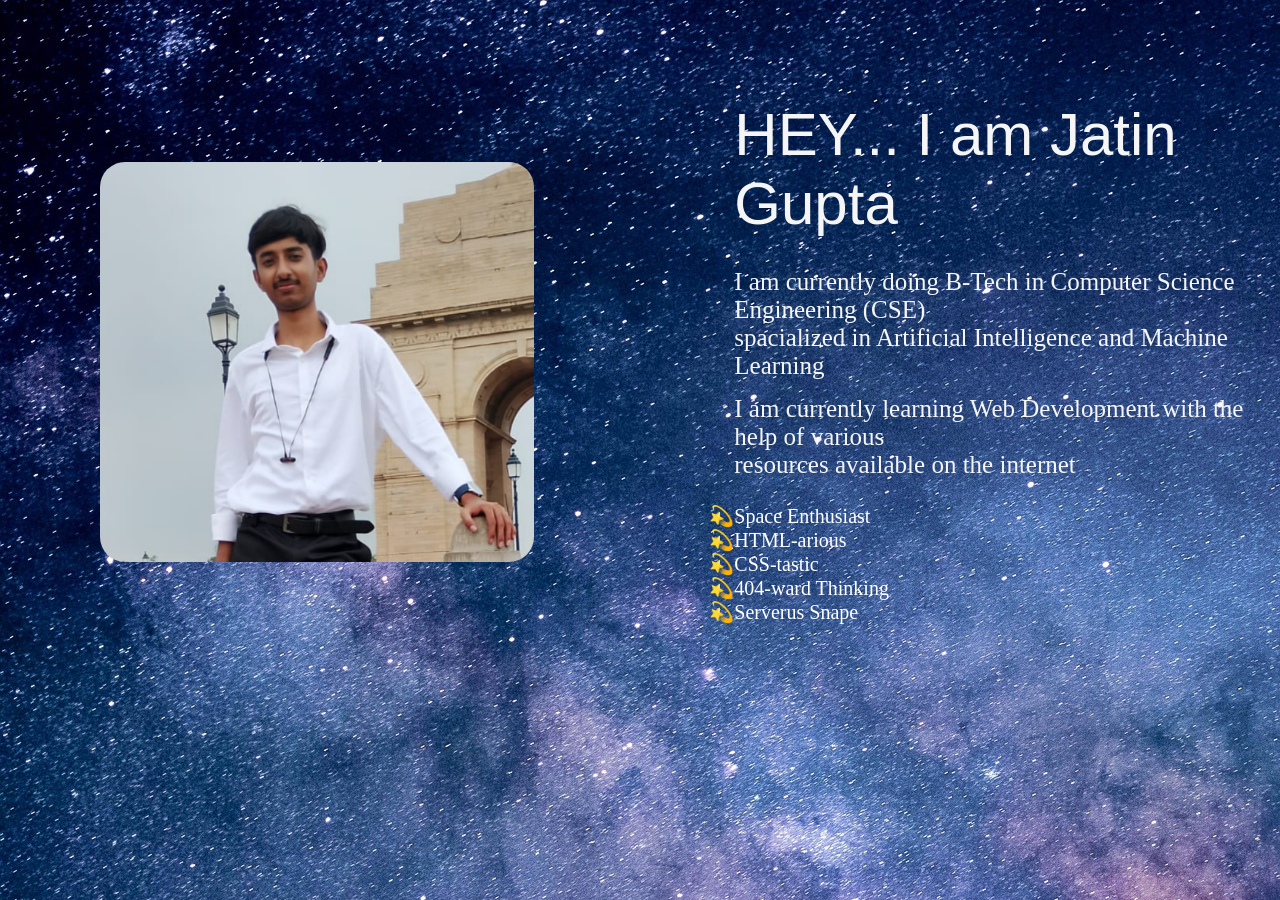
==== WEBSITE/ABOUT_ME/index.html @ 42b370b2 "Changes in index.css" ====
<!DOCTYPE html>
<html lang="en">

<head>
    <meta charset="UTF-8">
    <meta name="viewport" content="width=device-width, initial-scale=1.0">
    <title>About Me</title>
    <link rel="stylesheet" href="style.css">
</head>

<body>
    <div class="me">
        <img width="450px" height="400px" src="images/Screenshot 2026-03-06 084102.png">
        <div class="about">
            <div class="name">HEY... I am Jatin Gupta</div>
            <span>I am currently doing B-Tech in Computer Science Engineering (CSE) <br> spacialized in Artificial
                Intelligence and Machine Learning</span>
            <p>I am currently learning Web Development with the help of various <br> resources available on the internet
            </p>
            <ol>
                <li>Space Enthusiast</li>
                <li>HTML-arious</li>
                <li>CSS-tastic</li>
                <li>404-ward Thinking</li>
                <li>Serverus Snape</li>
            </ol>
        </div>
    </div>
</body>

</html>
---- WEBSITE/ABOUT_ME/style.css ----
* {
    margin: 0px;
    padding: 0px;
}

html {
    background-image: url(images/pexels-astronomy-1867616_1920.jpg);
}

img {
    border-radius: 25px;
    margin-top: 100px;
    margin-left: 100px;
}

.me {
    display: flex;
    flex-direction: row;
    align-items: center;
    justify-content: center;
    gap: 200px;
}

.name {
    font-size: 60px;
    color: whitesmoke;
    font-family: 900;
    font-family: 'Gill Sans', 'Gill Sans MT', Calibri, 'Trebuchet MS', sans-serif;
}

.about {
    display: flex;
    flex-direction: column;
    align-items: flex-start;
    justify-content: flex-start;
    margin-top: 100px;
}

span {
    font-size: 25px;
    color: whitesmoke;
    padding-top: 30px;
}

p {
    font-size: 25px;
    color: whitesmoke;
    padding-top: 15px;
}

ol {
    font-size: 20px;
    color: white;
    list-style-type: "💫";
    padding-top: 25px;
}
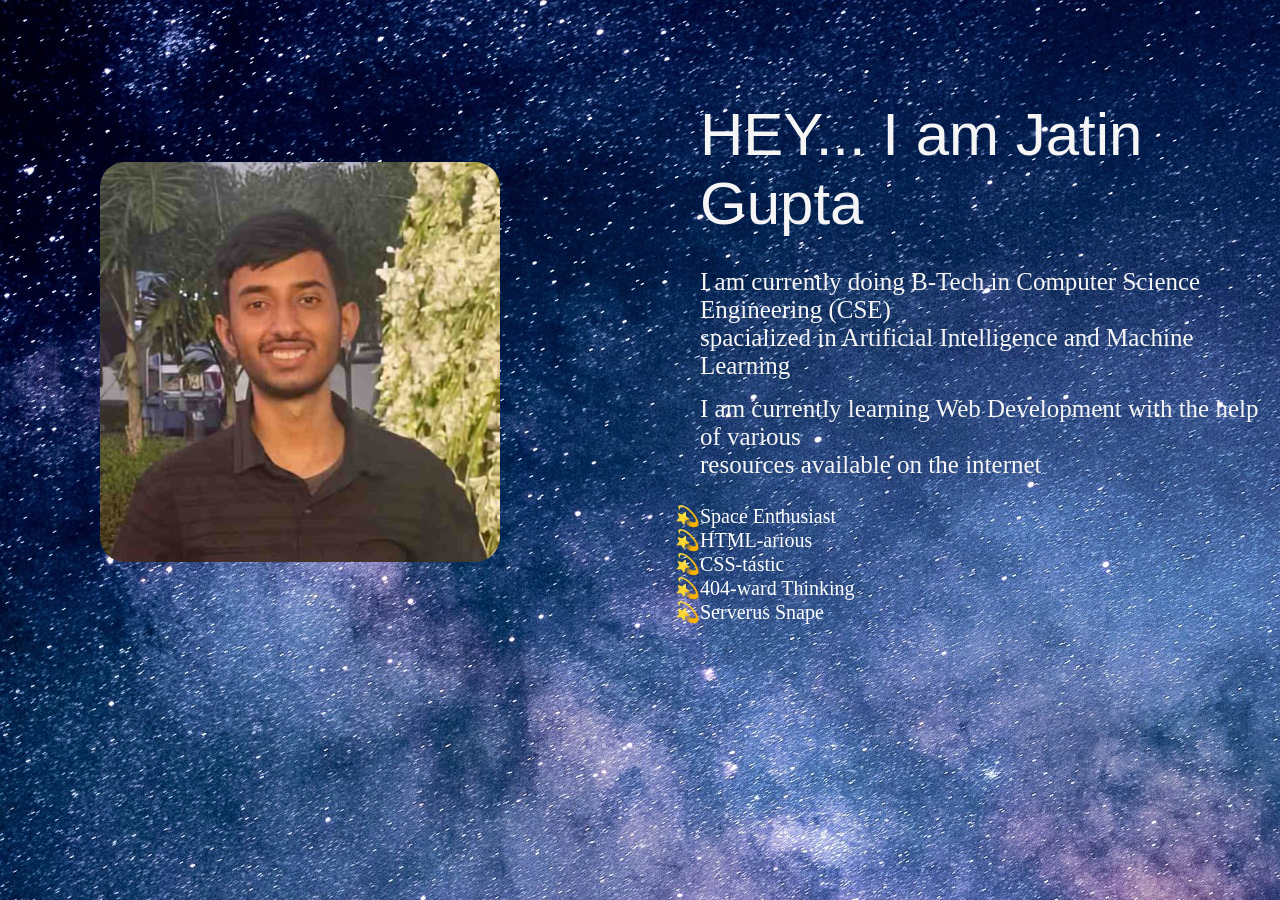
==== commit d556cdf7: "About me changed" ====
--- a/WEBSITE/ABOUT_ME/index.html
+++ b/WEBSITE/ABOUT_ME/index.html
@@ -10,7 +10,7 @@
 
 <body>
     <div class="me">
-        <img width="450px" height="400px" src="images/Screenshot 2026-03-06 084102.png">
+        <img width="450px" height="400px" src="images/WhatsApp Image 2026-06-07 at 23.25.29.jpeg">
         <div class="about">
             <div class="name">HEY... I am Jatin Gupta</div>
             <span>I am currently doing B-Tech in Computer Science Engineering (CSE) <br> spacialized in Artificial
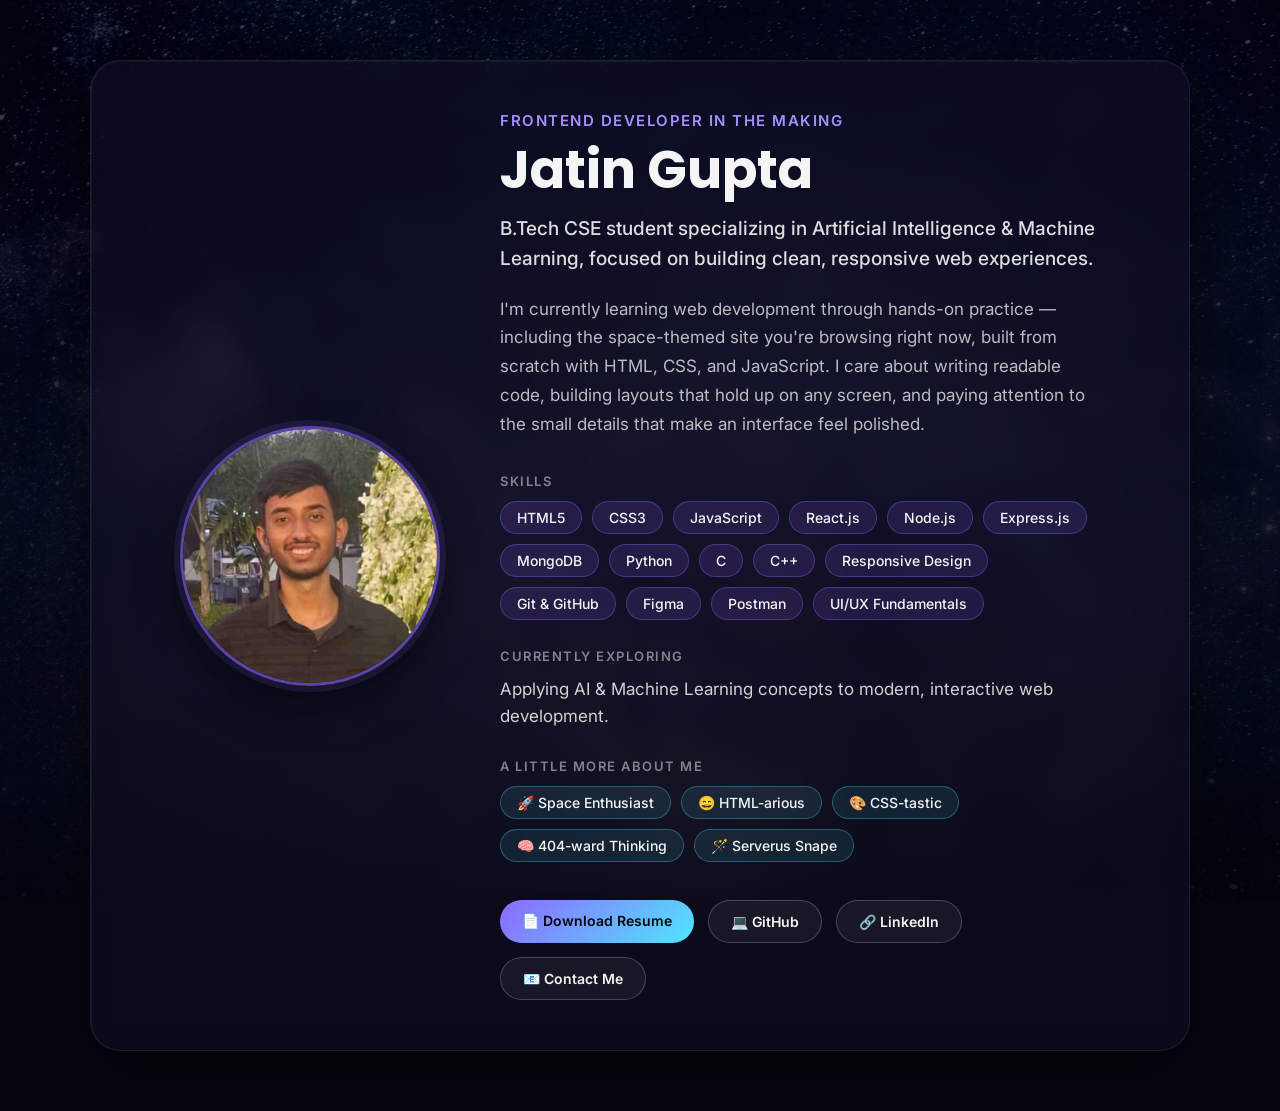
==== commit 5e57368b: "About page updated with new content and styling changes." ====
--- a/WEBSITE/ABOUT_ME/index.html
+++ b/WEBSITE/ABOUT_ME/index.html
@@ -4,28 +4,76 @@
 <head>
     <meta charset="UTF-8">
     <meta name="viewport" content="width=device-width, initial-scale=1.0">
-    <title>About Me</title>
+    <title>Jatin Gupta — Frontend Developer</title>
+    <link rel="preconnect" href="https://fonts.googleapis.com">
+    <link rel="preconnect" href="https://fonts.gstatic.com" crossorigin>
+    <link href="https://fonts.googleapis.com/css2?family=Poppins:wght@500;600;700&family=Inter:wght@400;500;600&display=swap" rel="stylesheet">
     <link rel="stylesheet" href="style.css">
 </head>
 
 <body>
-    <div class="me">
-        <img width="450px" height="400px" src="images/WhatsApp Image 2026-06-07 at 23.25.29.jpeg">
+    <section class="me">
+        <div class="photo-wrap">
+            <img src="images/WhatsApp Image 2026-06-07 at 23.25.29.jpeg" alt="Jatin Gupta">
+        </div>
+
         <div class="about">
-            <div class="name">HEY... I am Jatin Gupta</div>
-            <span>I am currently doing B-Tech in Computer Science Engineering (CSE) <br> spacialized in Artificial
-                Intelligence and Machine Learning</span>
-            <p>I am currently learning Web Development with the help of various <br> resources available on the internet
+            <p class="eyebrow">Frontend Developer in the Making</p>
+            <h1 class="name">Jatin Gupta</h1>
+            <p class="tagline">B.Tech CSE student specializing in Artificial Intelligence &amp; Machine Learning, focused on building clean, responsive web experiences.</p>
+
+            <p class="bio">
+                I'm currently learning web development through hands-on practice — including the space-themed site
+                you're browsing right now, built from scratch with HTML, CSS, and JavaScript. I care about writing
+                readable code, building layouts that hold up on any screen, and paying attention to the small details
+                that make an interface feel polished.
             </p>
-            <ol>
-                <li>Space Enthusiast</li>
-                <li>HTML-arious</li>
-                <li>CSS-tastic</li>
-                <li>404-ward Thinking</li>
-                <li>Serverus Snape</li>
-            </ol>
+
+            <div class="section">
+                <h2 class="section-label">Skills</h2>
+                <div class="tags">
+                    <span class="tag">HTML5</span>
+                    <span class="tag">CSS3</span>
+                    <span class="tag">JavaScript</span>
+                    <span class="tag">React.js</span>
+                    <span class="tag">Node.js</span>
+                    <span class="tag">Express.js</span>
+                    <span class="tag">MongoDB</span>
+                    <span class="tag">Python</span>
+                    <span class="tag">C</span>
+                    <span class="tag">C++</span>
+                    <span class="tag">Responsive Design</span>
+                    <span class="tag">Git &amp; GitHub</span>
+                    <span class="tag">Figma</span>
+                    <span class="tag">Postman</span>
+                    <span class="tag">UI/UX Fundamentals</span>
+                </div>
+            </div>
+
+            <div class="section">
+                <h2 class="section-label">Currently Exploring</h2>
+                <p class="explore-text">Applying AI &amp; Machine Learning concepts to modern, interactive web development.</p>
+            </div>
+
+            <div class="section">
+                <h2 class="section-label">A Little More About Me</h2>
+                <div class="tags tags--fun">
+                    <span class="tag">🚀 Space Enthusiast</span>
+                    <span class="tag">😄 HTML-arious</span>
+                    <span class="tag">🎨 CSS-tastic</span>
+                    <span class="tag">🧠 404-ward Thinking</span>
+                    <span class="tag">🪄 Serverus Snape</span>
+                </div>
+            </div>
+
+            <div class="cta">
+                <a href="#" class="btn btn--primary">📄 Download Resume</a>
+                <a href="https://github.com/Jatin-07-developer" class="btn">💻 GitHub</a>
+                <a href=" https://www.linkedin.com/in/jatin-gupta-915759423/" class="btn">🔗 LinkedIn</a>
+                <a href="mailto:animatedworld434@gmail.com" class="btn">📧 Contact Me</a>
+            </div>
         </div>
-    </div>
+    </section>
 </body>
 
-</html>+</html>
--- a/WEBSITE/ABOUT_ME/style.css
+++ b/WEBSITE/ABOUT_ME/style.css
@@ -1,56 +1,231 @@
 * {
-    margin: 0px;
-    padding: 0px;
+    margin: 0;
+    padding: 0;
+    box-sizing: border-box;
 }
 
 html {
-    background-image: url(images/pexels-astronomy-1867616_1920.jpg);
-}
-
-img {
-    border-radius: 25px;
-    margin-top: 100px;
-    margin-left: 100px;
-}
-
-.me {
-    display: flex;
-    flex-direction: row;
+    min-height: 100%;
+    background-color: #05050f;
+    background-image:
+        linear-gradient(180deg, rgba(3, 3, 12, 0.75) 0%, rgba(5, 5, 18, 0.85) 55%, rgba(3, 3, 12, 0.92) 100%),
+        url(images/pexels-astronomy-1867616_1920.jpg);
+    background-repeat: no-repeat;
+    background-size: cover;
+    background-position: center;
+    background-attachment: fixed;
+}
+
+body {
+    min-height: 100vh;
+    display: flex;
     align-items: center;
     justify-content: center;
-    gap: 200px;
-}
-
-.name {
-    font-size: 60px;
-    color: whitesmoke;
-    font-family: 900;
-    font-family: 'Gill Sans', 'Gill Sans MT', Calibri, 'Trebuchet MS', sans-serif;
+    padding: 60px 20px;
+    font-family: 'Inter', 'Segoe UI', Tahoma, Geneva, Verdana, sans-serif;
+}
+
+img {
+    max-width: 100%;
+    display: block;
+}
+
+.me {
+    display: flex;
+    flex-wrap: wrap;
+    align-items: center;
+    justify-content: center;
+    gap: 60px;
+    max-width: 1100px;
+    width: 100%;
+    background: rgba(20, 16, 40, 0.45);
+    backdrop-filter: blur(14px);
+    border: 1px solid rgba(255, 255, 255, 0.08);
+    border-radius: 30px;
+    padding: 50px;
+    box-shadow:
+        0 20px 60px rgba(0, 0, 0, 0.5),
+        inset 1px 1px 2px rgba(255, 255, 255, 0.06);
+}
+
+.photo-wrap {
+    flex: 0 0 260px;
+}
+
+.photo-wrap img {
+    width: 260px;
+    height: 260px;
+    object-fit: cover;
+    border-radius: 50%;
+    border: 3px solid rgba(143, 104, 255, 0.6);
+    box-shadow:
+        0 0 0 6px rgba(143, 104, 255, 0.12),
+        0 20px 40px rgba(0, 0, 0, 0.5);
 }
 
 .about {
     display: flex;
     flex-direction: column;
     align-items: flex-start;
-    justify-content: flex-start;
-    margin-top: 100px;
-}
-
-span {
-    font-size: 25px;
+    justify-content: center;
+    flex: 1 1 420px;
+    max-width: 600px;
+}
+
+.eyebrow {
+    font-size: clamp(13px, 1.6vw, 15px);
+    font-weight: 600;
+    letter-spacing: 1.5px;
+    text-transform: uppercase;
+    color: rgb(168, 143, 255);
+    margin-bottom: 10px;
+}
+
+.name {
+    font-size: clamp(34px, 5vw, 52px);
+    font-weight: 700;
     color: whitesmoke;
-    padding-top: 30px;
-}
-
-p {
-    font-size: 25px;
+    font-family: 'Poppins', 'Segoe UI', Tahoma, Geneva, Verdana, sans-serif;
+    line-height: 1.15;
+    margin-bottom: 14px;
+}
+
+.tagline {
+    font-size: clamp(16px, 2vw, 19px);
+    font-weight: 500;
+    color: rgba(245, 245, 245, 0.9);
+    line-height: 1.6;
+    margin-bottom: 20px;
+}
+
+.bio {
+    font-size: clamp(15px, 1.8vw, 17px);
+    font-weight: 400;
+    color: rgba(245, 245, 245, 0.75);
+    line-height: 1.7;
+    margin-bottom: 34px;
+}
+
+.section {
+    width: 100%;
+    margin-bottom: 28px;
+}
+
+.section-label {
+    font-size: 13px;
+    font-weight: 600;
+    letter-spacing: 1.5px;
+    text-transform: uppercase;
+    color: rgba(245, 245, 245, 0.5);
+    margin-bottom: 12px;
+    font-family: 'Inter', 'Segoe UI', Tahoma, Geneva, Verdana, sans-serif;
+}
+
+.explore-text {
+    font-size: clamp(15px, 1.8vw, 17px);
+    color: rgba(245, 245, 245, 0.85);
+    line-height: 1.6;
+}
+
+.tags {
+    display: flex;
+    flex-wrap: wrap;
+    gap: 10px;
+}
+
+.tag {
+    font-size: 14px;
+    font-weight: 500;
     color: whitesmoke;
-    padding-top: 15px;
-}
-
-ol {
-    font-size: 20px;
-    color: white;
-    list-style-type: "💫";
-    padding-top: 25px;
-}+    background: rgba(143, 104, 255, 0.15);
+    border: 1px solid rgba(143, 104, 255, 0.35);
+    border-radius: 20px;
+    padding: 7px 16px;
+    transition: transform 0.25s ease, background 0.25s ease;
+}
+
+.tag:hover {
+    transform: translateY(-2px);
+    background: rgba(143, 104, 255, 0.3);
+}
+
+.tags--fun .tag {
+    background: rgba(80, 229, 254, 0.1);
+    border-color: rgba(80, 229, 254, 0.3);
+}
+
+.tags--fun .tag:hover {
+    background: rgba(80, 229, 254, 0.22);
+}
+
+.cta {
+    display: flex;
+    flex-wrap: wrap;
+    gap: 14px;
+    margin-top: 10px;
+}
+
+.btn {
+    font-size: 14px;
+    font-weight: 600;
+    color: whitesmoke;
+    text-decoration: none;
+    padding: 12px 22px;
+    border-radius: 30px;
+    border: 1px solid rgba(255, 255, 255, 0.2);
+    background: rgba(255, 255, 255, 0.06);
+    transition: transform 0.25s ease, background 0.25s ease, border-color 0.25s ease;
+}
+
+.btn:hover {
+    transform: translateY(-3px);
+    background: rgba(255, 255, 255, 0.14);
+    border-color: rgba(255, 255, 255, 0.4);
+}
+
+.btn--primary {
+    background: linear-gradient(135deg, rgb(143, 104, 255), rgb(80, 229, 254));
+    border: none;
+    color: #05050f;
+}
+
+.btn--primary:hover {
+    background: linear-gradient(135deg, rgb(160, 125, 255), rgb(110, 235, 255));
+    box-shadow: 0 8px 24px rgba(143, 104, 255, 0.4);
+}
+
+/* ==========================================
+   RESPONSIVE MEDIA QUERIES
+========================================== */
+
+@media (max-width: 768px) {
+    .me {
+        flex-direction: column;
+        text-align: center;
+        padding: 36px 24px;
+    }
+
+    .about {
+        align-items: center;
+    }
+
+    .tags,
+    .cta {
+        justify-content: center;
+    }
+
+    body {
+        padding: 40px 16px;
+    }
+}
+
+@media (max-width: 480px) {
+    .photo-wrap img {
+        width: 180px;
+        height: 180px;
+    }
+
+    .me {
+        border-radius: 24px;
+    }
+}
